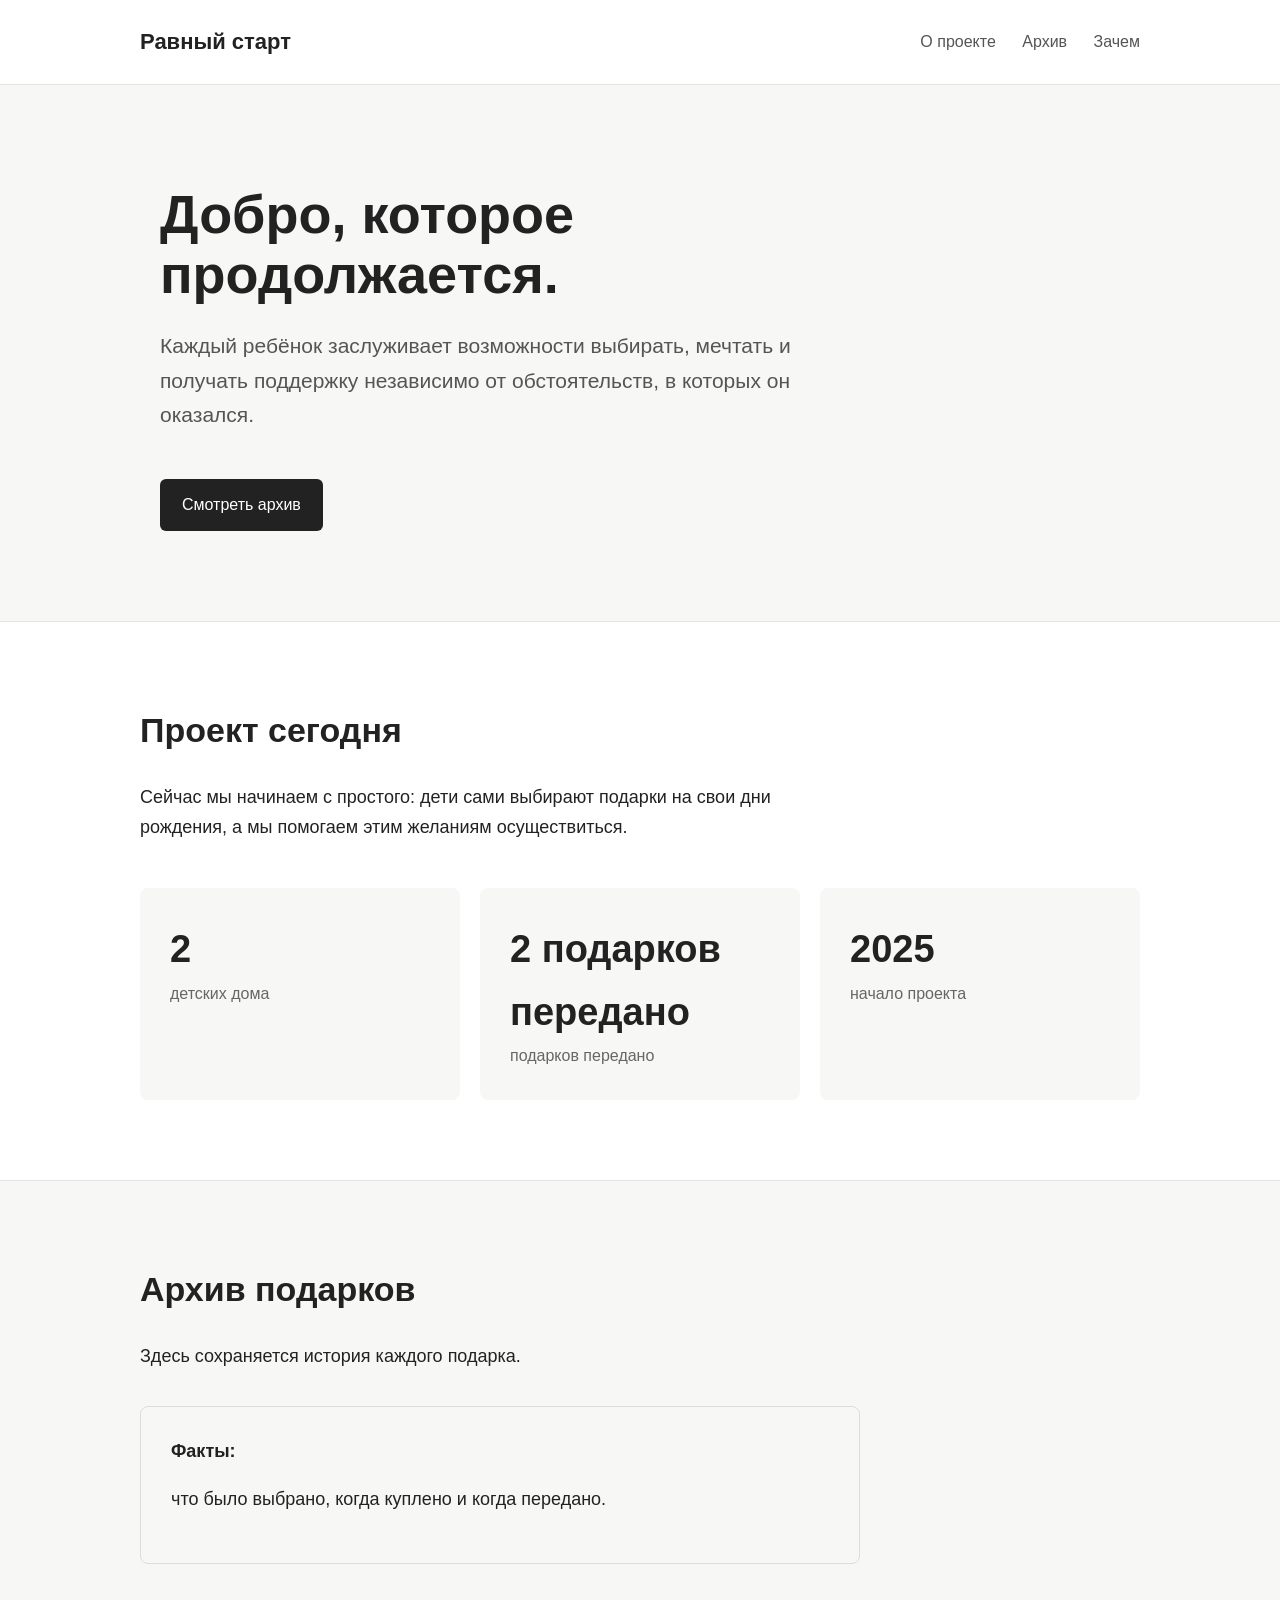
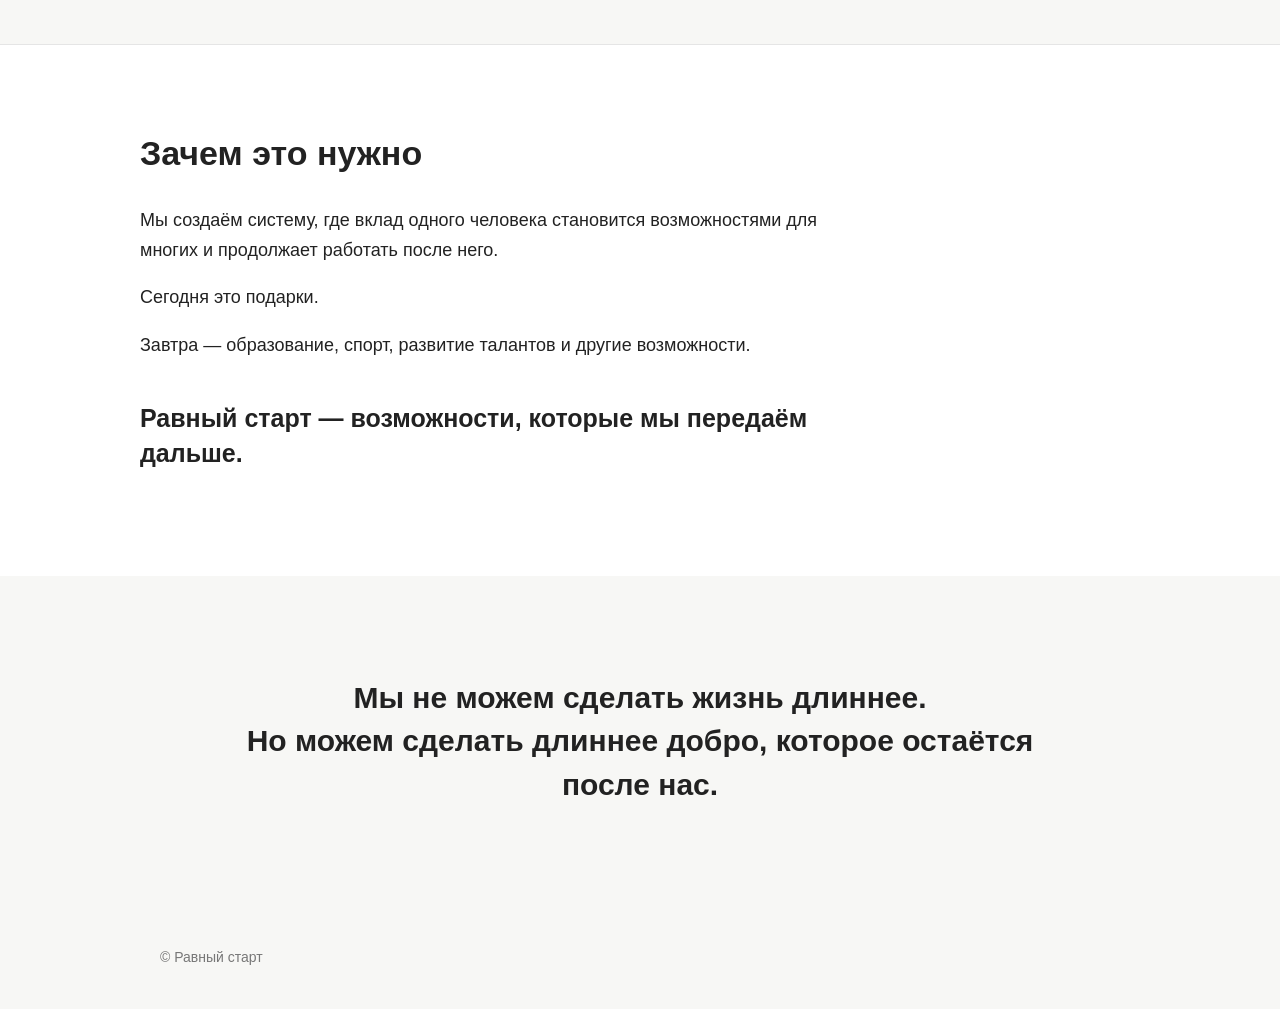
==== index.html @ 6e294c4c "Update index.html" ====
<!DOCTYPE html>
<html lang="ru">
<head>
    <meta charset="UTF-8">
    <meta name="viewport" content="width=device-width, initial-scale=1.0">

    <title>Равный старт</title>

    <style>
        * {
            box-sizing: border-box;
        }

        html {
            scroll-behavior: smooth;
        }

        body {
            margin: 0;
            font-family: Arial, sans-serif;
            color: #222;
            background: #f7f7f5;
            line-height: 1.65;
        }

        header {
            background: white;
            padding: 24px 20px;
            border-bottom: 1px solid #e5e5e5;
        }

        .header-inner {
            max-width: 1000px;
            margin: auto;
            display: flex;
            justify-content: space-between;
            align-items: center;
        }

        .logo {
            font-size: 22px;
            font-weight: bold;
        }

        nav a {
            margin-left: 22px;
            color: #555;
            text-decoration: none;
        }

        nav a:hover {
            color: #000;
        }

        .hero {
            max-width: 1000px;
            margin: auto;
            padding: 100px 20px 90px;
        }

        .hero h1 {
            font-size: 54px;
            line-height: 1.1;
            max-width: 750px;
            margin: 0 0 25px;
        }

        .hero p {
            font-size: 21px;
            max-width: 680px;
            color: #555;
        }

        .button {
            display: inline-block;
            margin-top: 25px;
            padding: 13px 22px;
            background: #222;
            color: white;
            text-decoration: none;
            border-radius: 6px;
        }

        .section {
            background: white;
            padding: 80px 20px;
            border-top: 1px solid #e5e5e5;
        }

        .section.alt {
            background: #f7f7f5;
        }

        .section-inner {
            max-width: 1000px;
            margin: auto;
        }

        .text {
            max-width: 720px;
        }

        h2 {
            font-size: 34px;
            margin-top: 0;
            margin-bottom: 25px;
        }

        p {
            font-size: 18px;
        }

        .stats {
            display: grid;
            grid-template-columns: repeat(3, 1fr);
            gap: 20px;
            margin-top: 45px;
        }

        .stat {
            padding: 30px;
            background: #f7f7f5;
            border-radius: 8px;
        }

        .stat-number {
            font-size: 38px;
            font-weight: bold;
        }

        .stat-text {
            color: #666;
        }

        .archive-box {
            margin-top: 35px;
            padding: 30px;
            border: 1px solid #ddd;
            border-radius: 8px;
            max-width: 720px;
        }

        .archive-box strong {
            font-size: 18px;
        }

        .final-line {
            font-size: 25px;
            line-height: 1.4;
            font-weight: bold;
            margin-top: 40px;
        }

        .quote {
            max-width: 850px;
            margin: auto;
            padding: 100px 20px;
            text-align: center;
            font-size: 30px;
            line-height: 1.45;
            font-weight: bold;
        }

        footer {
            max-width: 1000px;
            margin: auto;
            padding: 40px 20px;
            color: #777;
            font-size: 14px;
        }

        @media (max-width: 700px) {

            .header-inner {
                display: block;
            }

            nav {
                margin-top: 15px;
            }

            nav a {
                margin-left: 0;
                margin-right: 15px;
            }

            .hero {
                padding-top: 70px;
                padding-bottom: 70px;
            }

            .hero h1 {
                font-size: 40px;
            }

            .stats {
                grid-template-columns: 1fr;
            }

            .quote {
                font-size: 25px;
            }
        }
    </style>
</head>

<body>

<header>
    <div class="header-inner">

        <div class="logo">
            Равный старт
        </div>

        <nav>
            <a href="#about">О проекте</a>
            <a href="archive.html">Архив</a>
            <a href="#why">Зачем</a>
        </nav>

    </div>
</header>


<section class="hero">

    <h1>
        Добро, которое продолжается.
    </h1>

    <p>
        Каждый ребёнок заслуживает возможности выбирать,
        мечтать и получать поддержку независимо от обстоятельств,
        в которых он оказался.
    </p>

    <a class="button" href="archive.html">
        Смотреть архив
    </a>

</section>


<section class="section" id="about">

    <div class="section-inner">

        <div class="text">

           <h2>Проект сегодня</h2>

            <p>
                Сейчас мы начинаем с простого:
                дети сами выбирают подарки на свои дни рождения,
                а мы помогаем этим желаниям осуществиться.
            </p>

        </div>


        <div class="stats">

            <div class="stat">
                <div class="stat-number">2</div>
                <div class="stat-text">детских дома</div>
            </div>

            <div class="stat">
                <div class="stat-number"><span id="gift-count">30+</span> <span id="gift-word">подарков</span> передано</div>
                <div class="stat-text">подарков передано</div>
            </div>

            <div class="stat">
                <div class="stat-number">2025</div>
                <div class="stat-text">начало проекта</div>
            </div>

        </div>

    </div>

</section>


<section class="section alt" id="archive">

    <div class="section-inner">

        <div class="text">

            <h2>Архив подарков</h2>

            <p>
                Здесь сохраняется история каждого подарка.
            </p>

            <div class="archive-box">

                <strong>Факты:</strong>

                <p>
                    что было выбрано, когда куплено
                    и когда передано.
                </p>

            </div>

        </div>

    </div>

</section>


<section class="section" id="why">

    <div class="section-inner">

        <div class="text">

            <h2>Зачем это нужно</h2>

            <p>
                Мы создаём систему, где вклад одного человека
                становится возможностями для многих
                и продолжает работать после него.
            </p>

            <p>
                Сегодня это подарки.
            </p>

            <p>
                Завтра — образование, спорт,
                развитие талантов и другие возможности.
            </p>

            <p class="final-line">
                Равный старт — возможности,
                которые мы передаём дальше.
            </p>

        </div>

    </div>

</section>


<div class="quote">

    Мы не можем сделать жизнь длиннее.<br>
    Но можем сделать длиннее добро,
    которое остаётся после нас.

</div>


<footer>
    © Равный старт
</footer>

<script>
    fetch("gifts.json")
        .then(response => response.json())
        .then(gifts => {
            document.getElementById("gift-count").textContent = gifts.length;
        })
        .catch(error => {
            console.error("Не удалось загрузить количество подарков");
        });
</script>
    
</body>
</html>
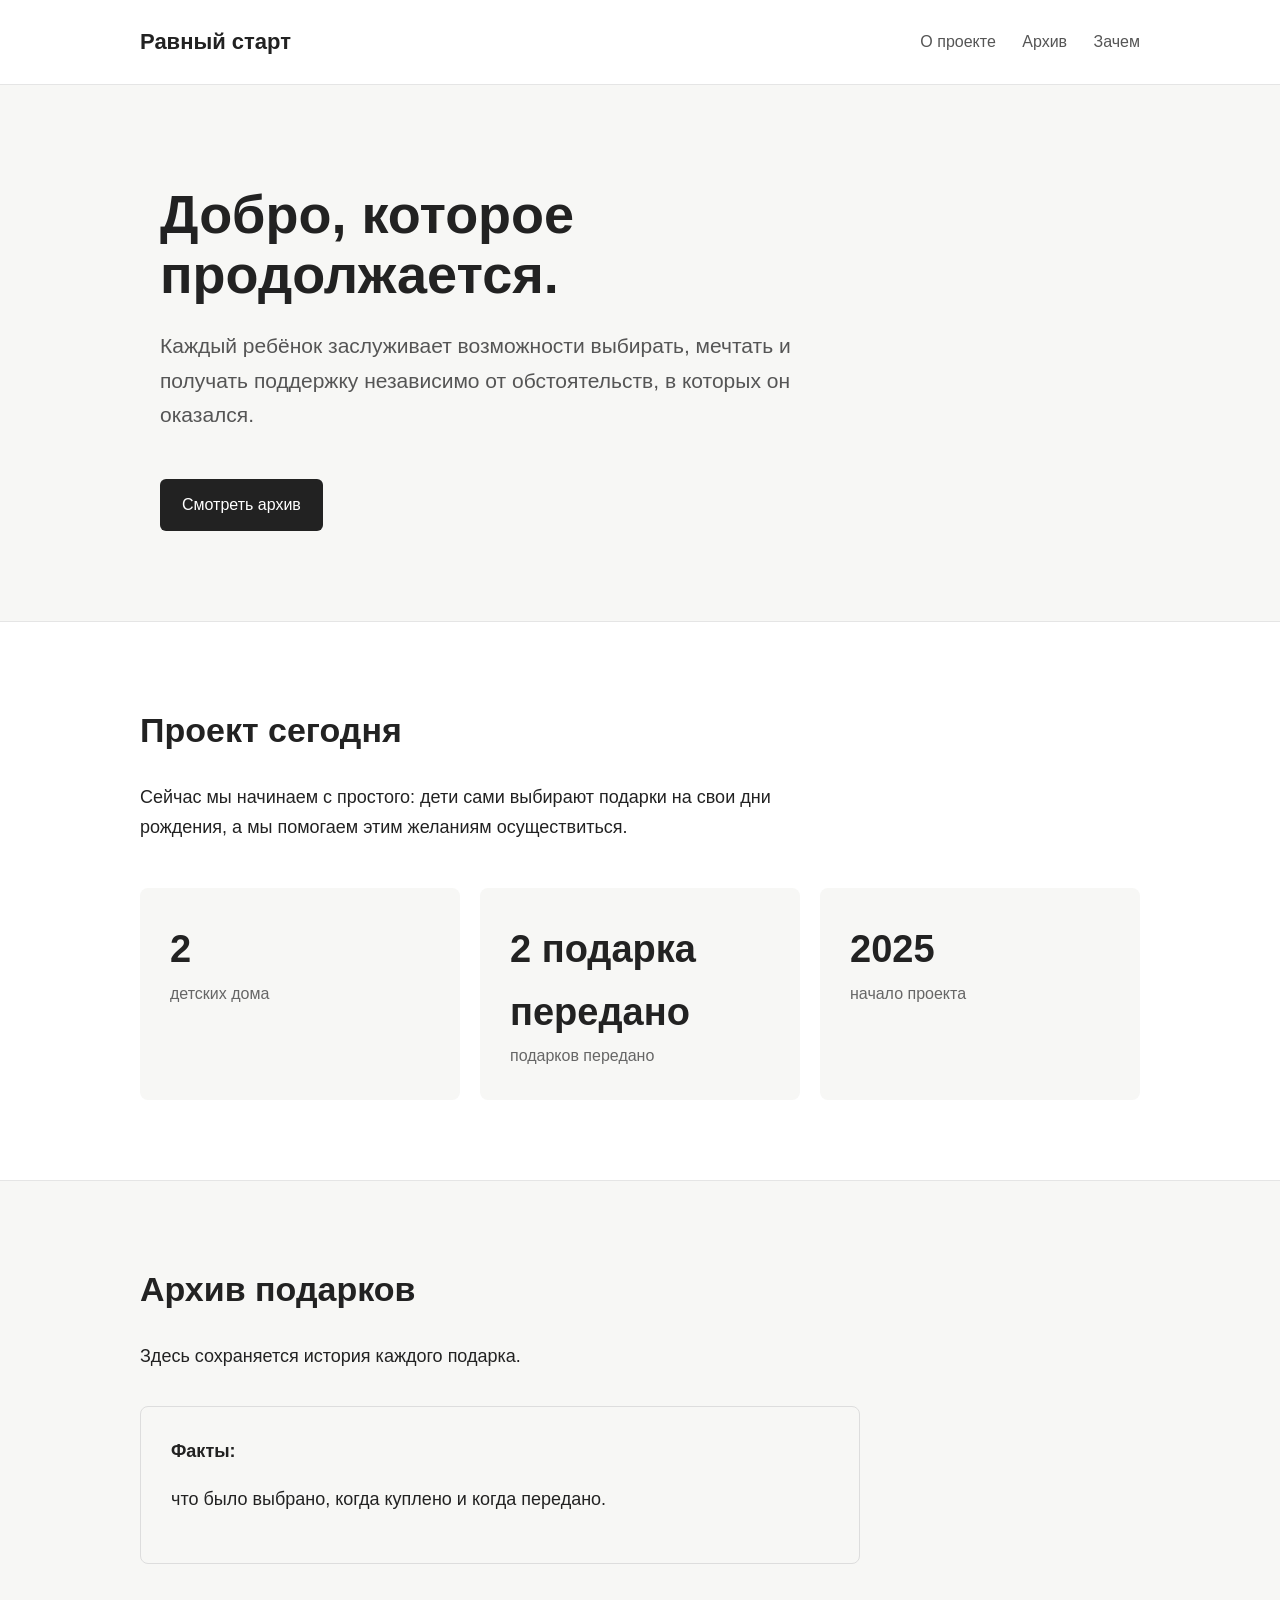
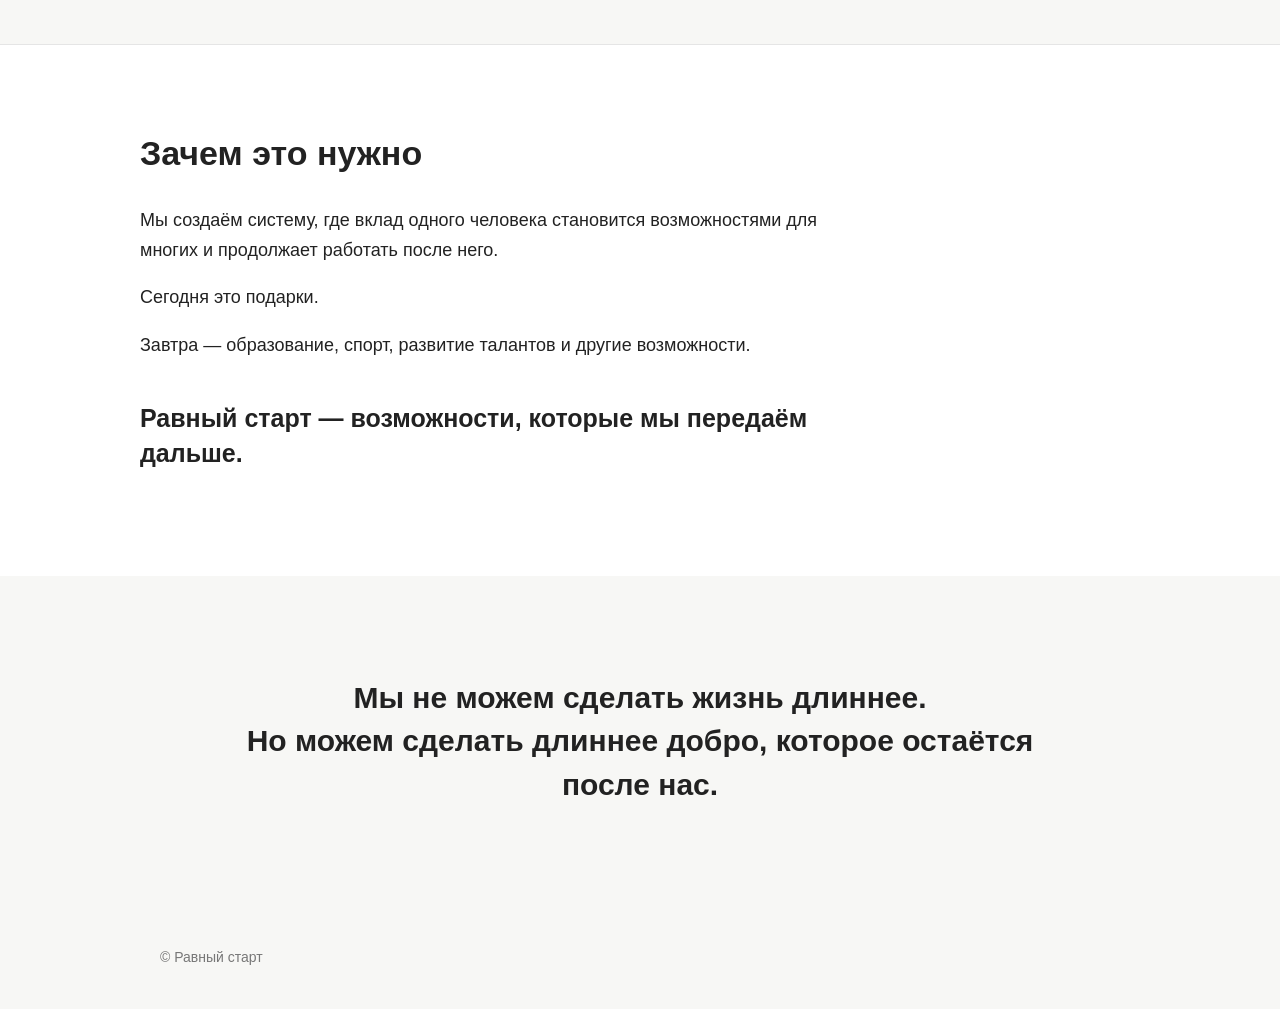
==== commit 547e5b76: "Update index.html" ====
--- a/index.html
+++ b/index.html
@@ -365,7 +365,23 @@
     fetch("gifts.json")
         .then(response => response.json())
         .then(gifts => {
-            document.getElementById("gift-count").textContent = gifts.length;
+            const count = gifts.length;
+
+document.getElementById("gift-count").textContent = count;
+
+let word = "подарков";
+
+if (count % 10 === 1 && count % 100 !== 11) {
+    word = "подарок";
+} else if (
+    count % 10 >= 2 &&
+    count % 10 <= 4 &&
+    !(count % 100 >= 12 && count % 100 <= 14)
+) {
+    word = "подарка";
+}
+
+document.getElementById("gift-word").textContent = word;
         })
         .catch(error => {
             console.error("Не удалось загрузить количество подарков");
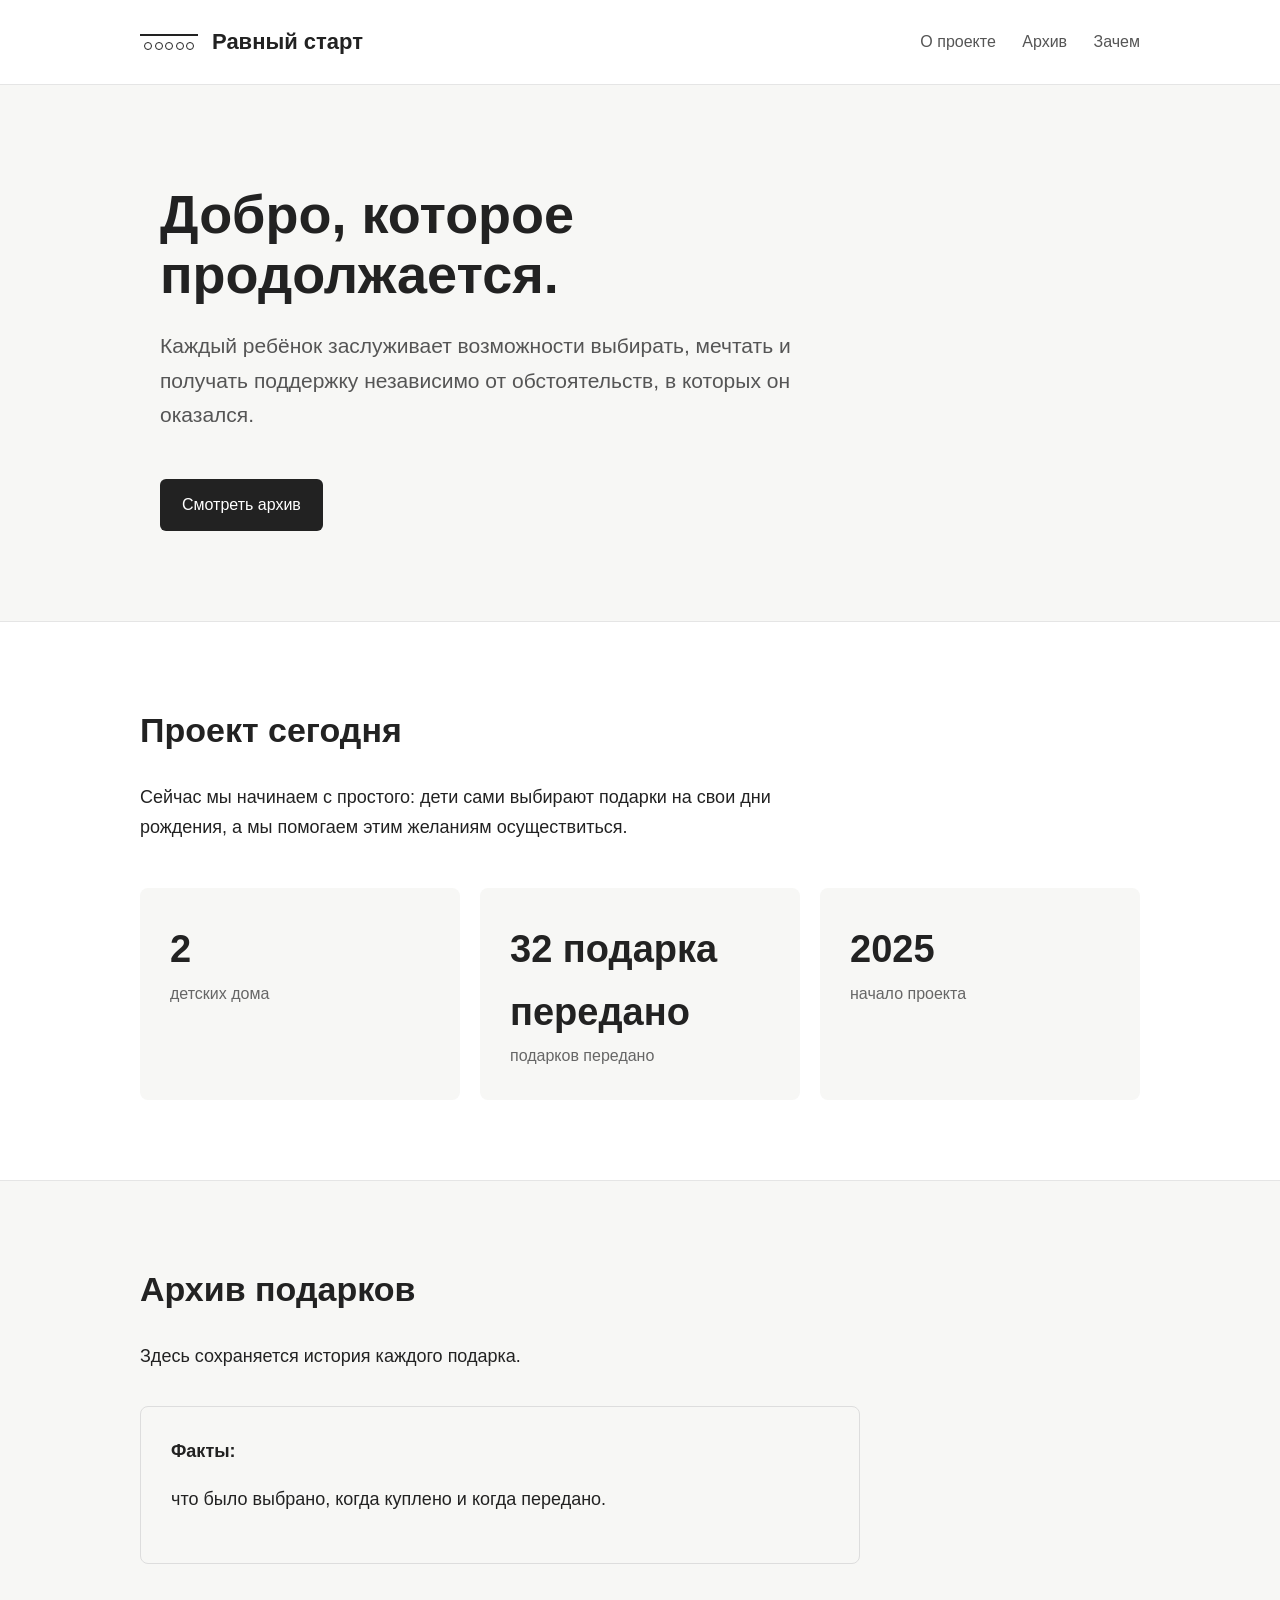
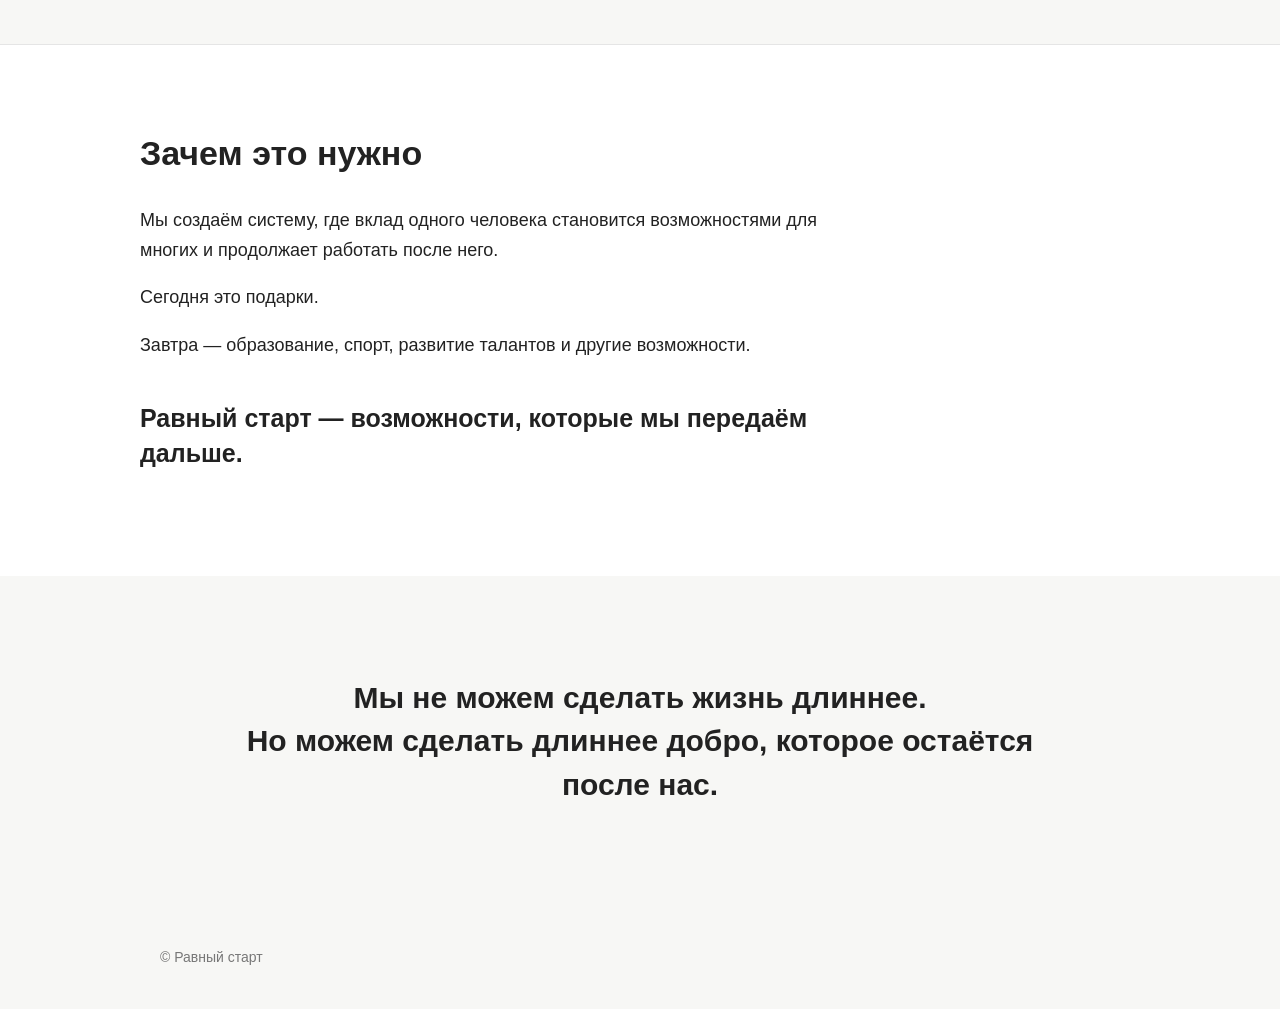
==== commit a44cb54c: "Update index.html" ====
--- a/index.html
+++ b/index.html
@@ -38,9 +38,36 @@
         }
 
         .logo {
-            font-size: 22px;
-            font-weight: bold;
-        }
+    display: flex;
+    align-items: center;
+    gap: 14px;
+    font-size: 22px;
+    font-weight: bold;
+}
+
+.equal-symbol {
+    width: 58px;
+}
+
+.start-line {
+    width: 58px;
+    height: 2px;
+    background: #222;
+    margin-bottom: 6px;
+}
+
+.start-circles {
+    display: flex;
+    justify-content: space-between;
+    padding: 0 4px;
+}
+
+.start-circles span {
+    width: 8px;
+    height: 8px;
+    border: 1.5px solid #222;
+    border-radius: 50%;
+}
 
         nav a {
             margin-left: 22px;
@@ -209,9 +236,20 @@
 <header>
     <div class="header-inner">
 
-        <div class="logo">
-            Равный старт
+           <div class="logo">
+    <div class="equal-symbol">
+        <div class="start-line"></div>
+        <div class="start-circles">
+            <span></span>
+            <span></span>
+            <span></span>
+            <span></span>
+            <span></span>
         </div>
+    </div>
+
+    <span>Равный старт</span>
+</div>
 
         <nav>
             <a href="#about">О проекте</a>
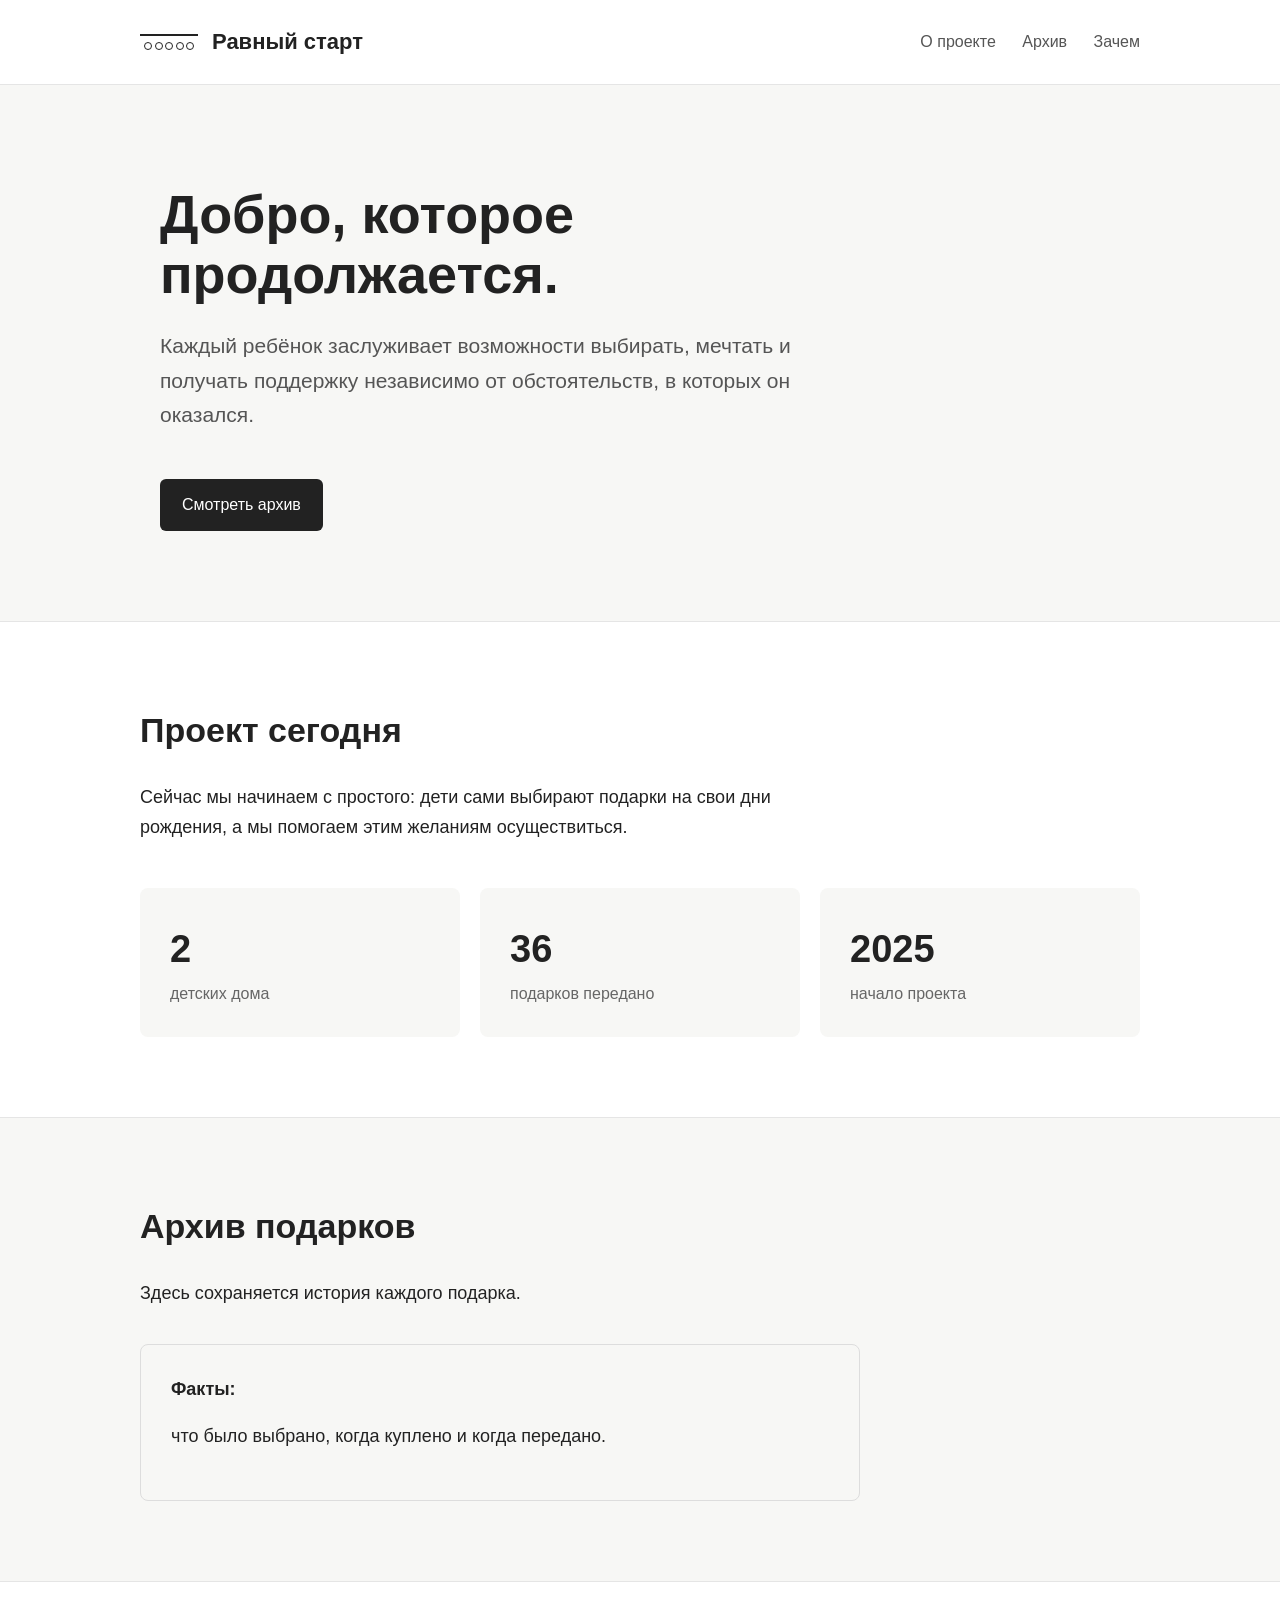
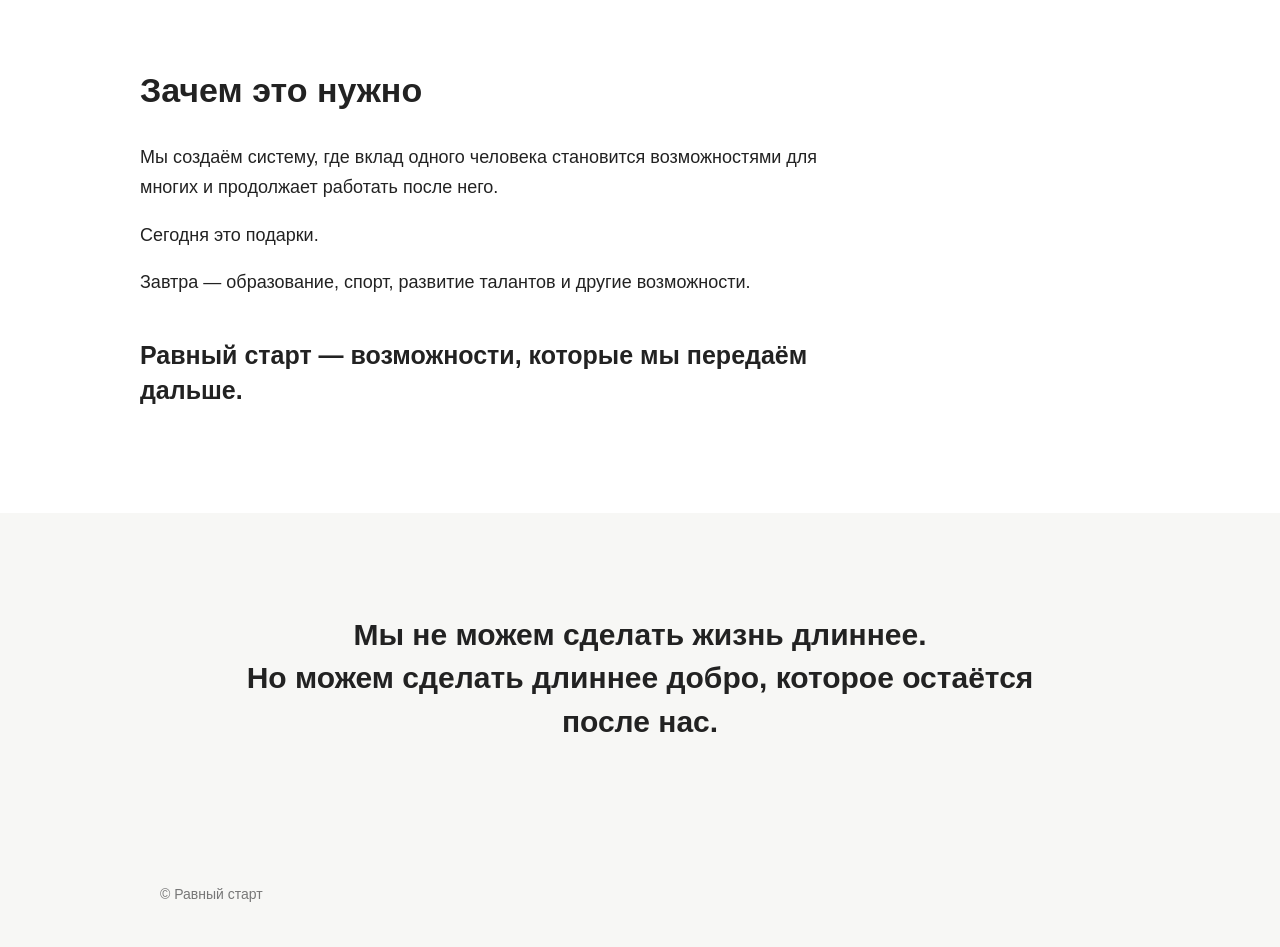
==== commit 2af9a79e: "Update index.html" ====
--- a/index.html
+++ b/index.html
@@ -305,8 +305,8 @@
             </div>
 
             <div class="stat">
-                <div class="stat-number"><span id="gift-count">30+</span> <span id="gift-word">подарков</span> передано</div>
-                <div class="stat-text">подарков передано</div>
+               <div class="stat-number"><span id="gift-count">30+</span></div>
+               <div class="stat-text">подарков передано</div>
             </div>
 
             <div class="stat">
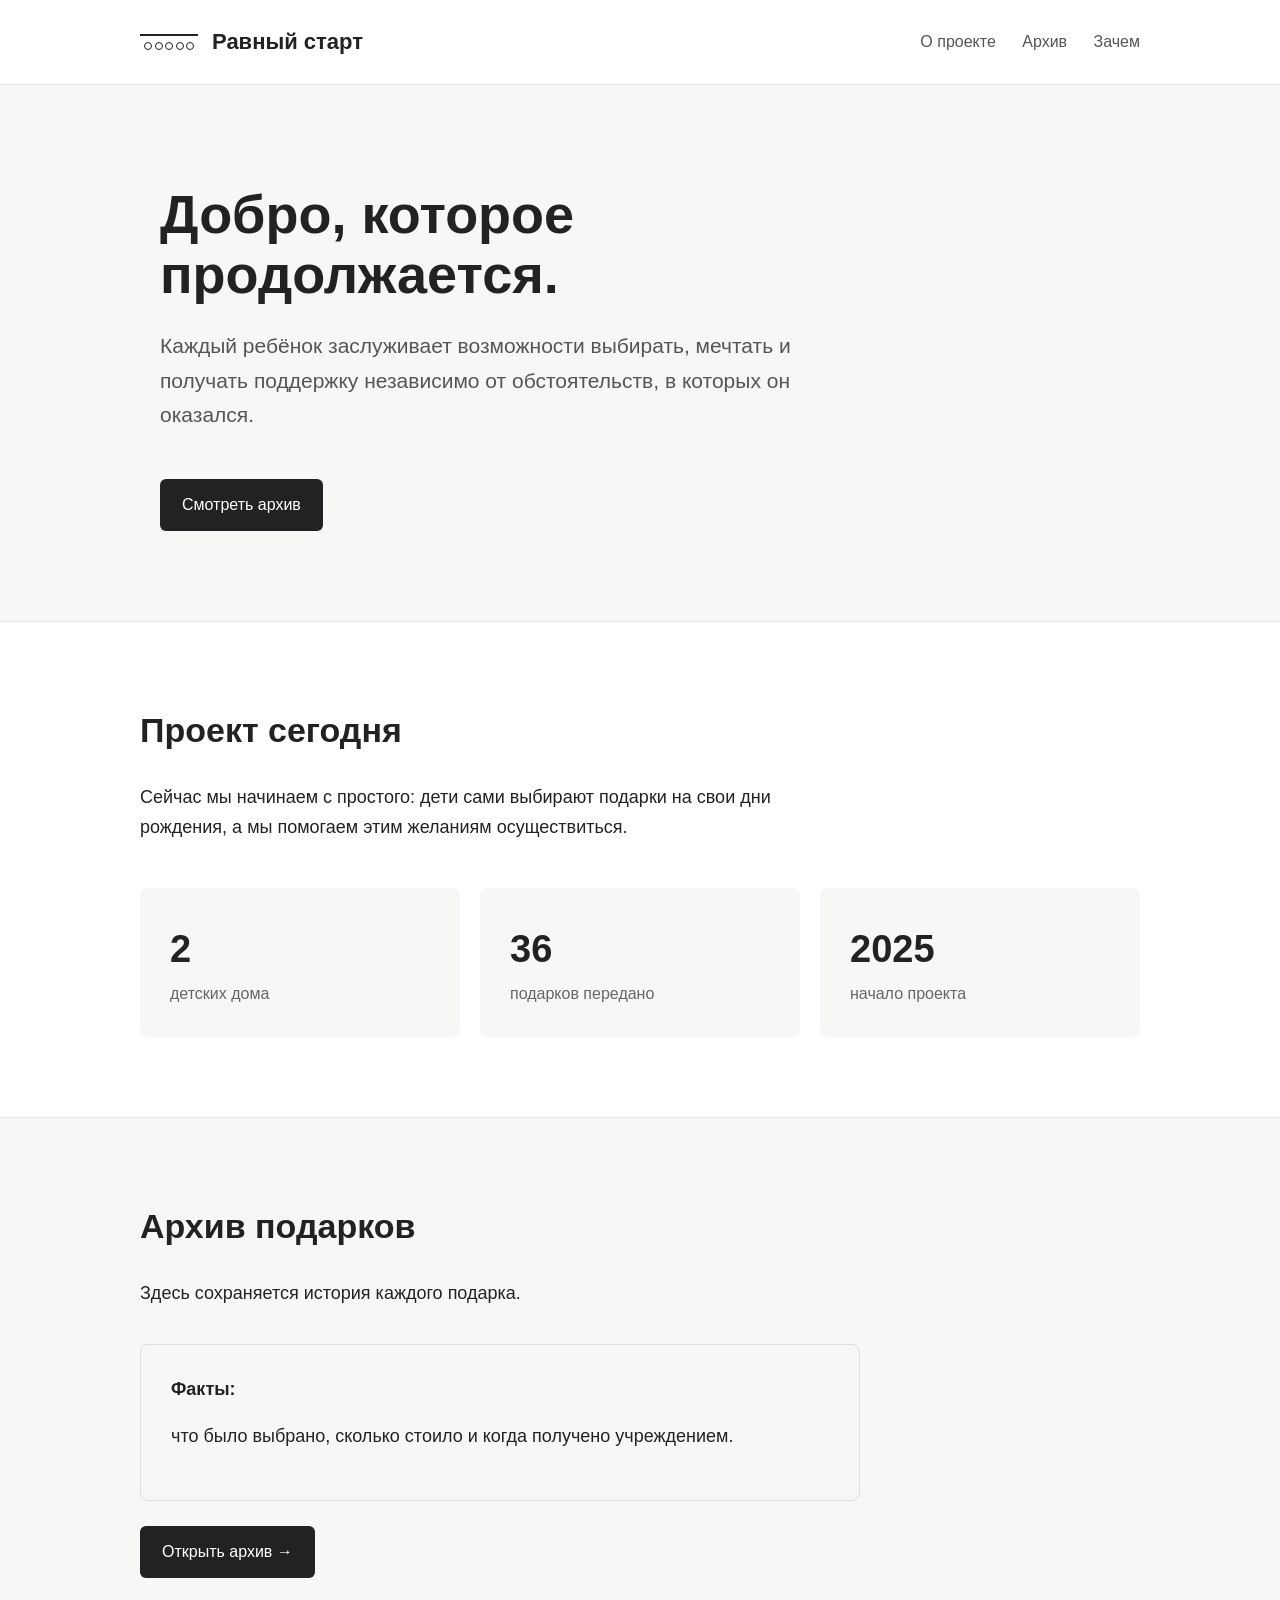
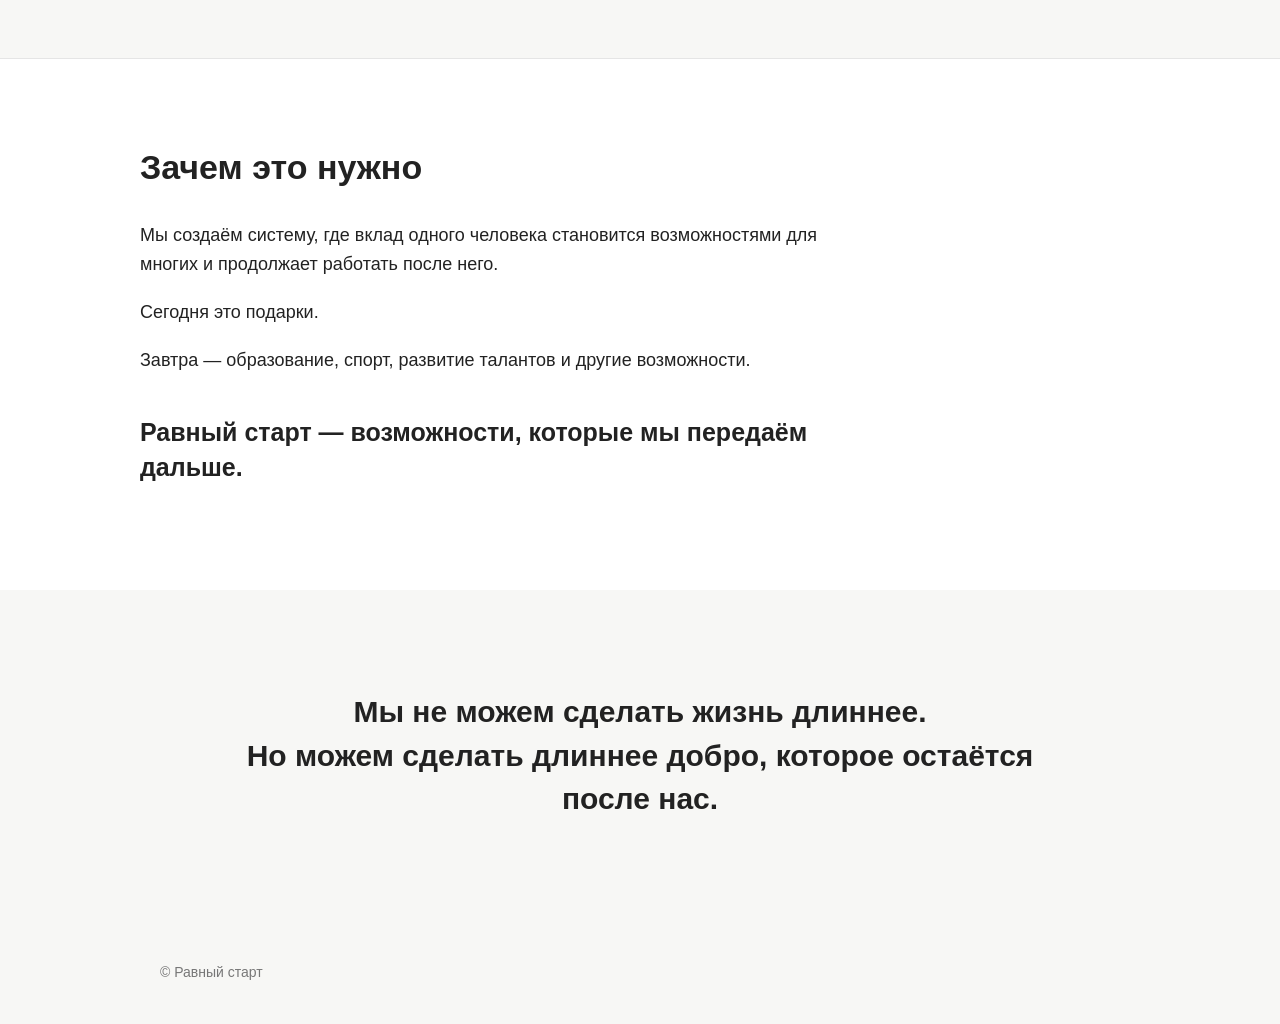
==== commit 75c71094: "Update index.html" ====
--- a/index.html
+++ b/index.html
@@ -333,20 +333,24 @@
                 Здесь сохраняется история каждого подарка.
             </p>
 
-            <div class="archive-box">
-
-                <strong>Факты:</strong>
-
-                <p>
-                    что было выбрано, когда куплено
-                    и когда передано.
-                </p>
-
-            </div>
-
-        </div>
-
-    </div>
+ <div class="archive-box">
+
+    <strong>Факты:</strong>
+
+    <p>
+        что было выбрано, сколько стоило
+        и когда получено учреждением.
+    </p>
+
+</div>
+
+<a class="button" href="archive.html">
+    Открыть архив →
+</a>
+
+</div>
+
+</div>
 
 </section>
 
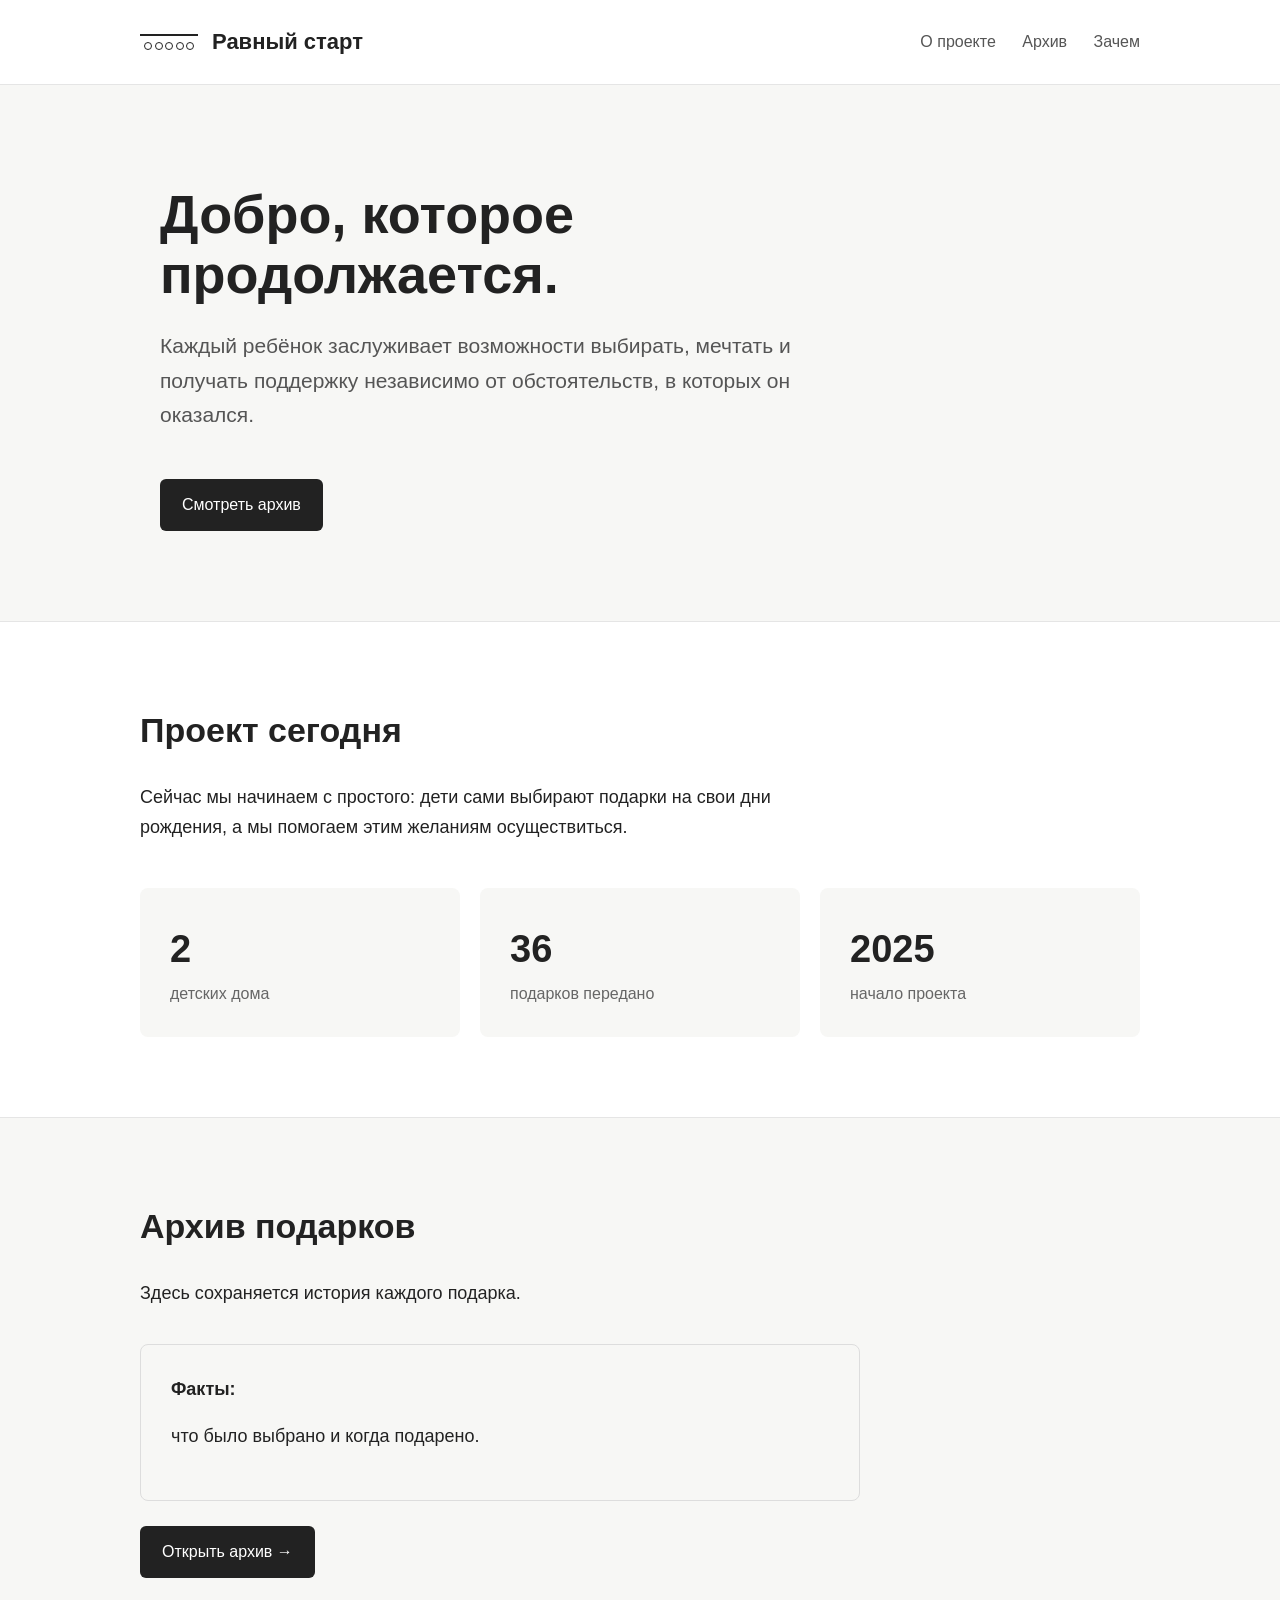
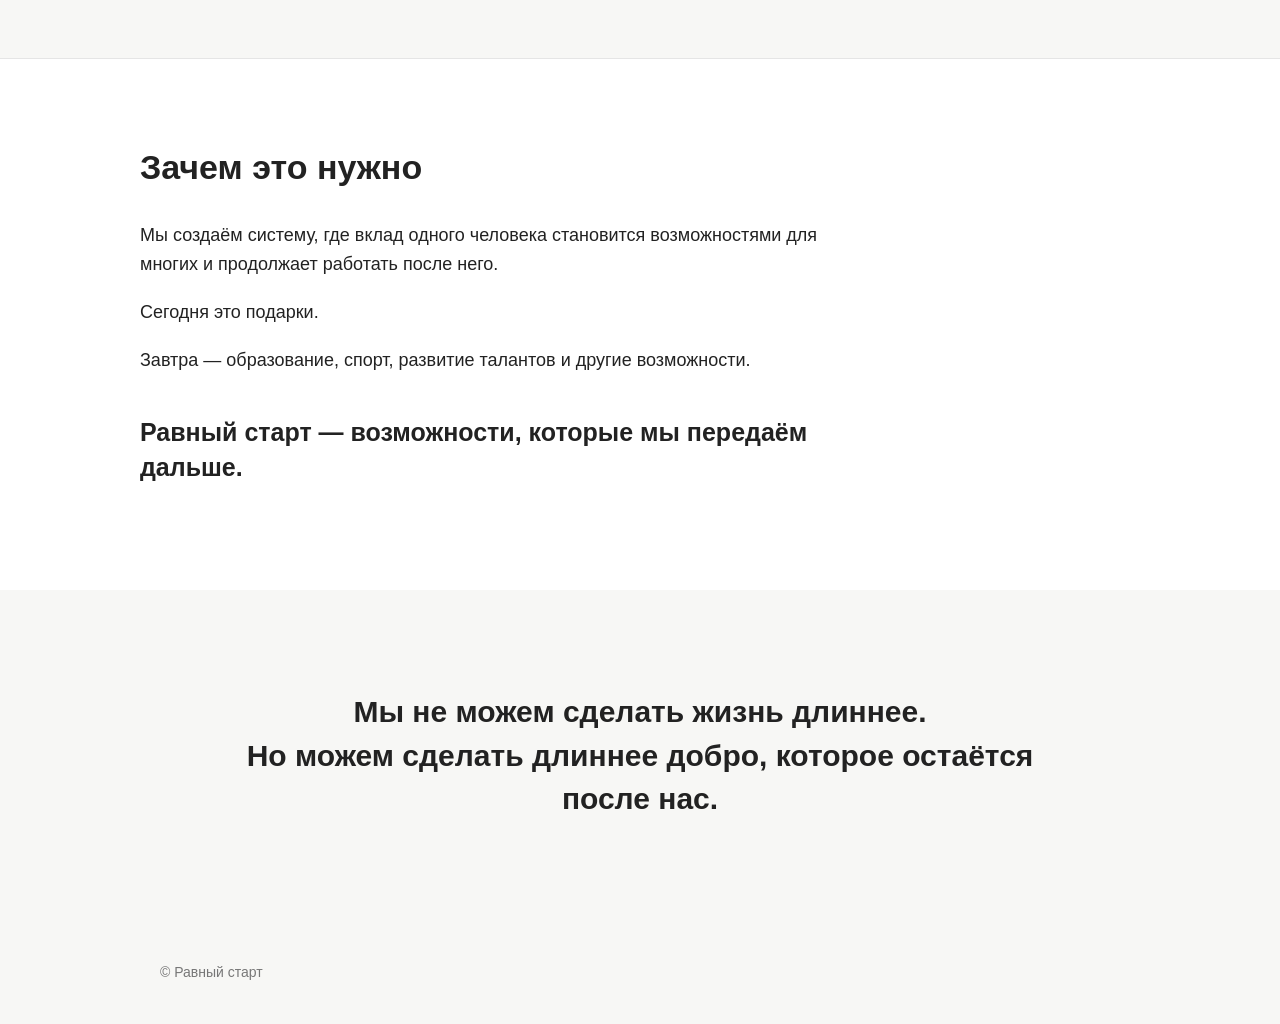
==== commit 4737e99d: "Update index.html" ====
--- a/index.html
+++ b/index.html
@@ -338,8 +338,8 @@
     <strong>Факты:</strong>
 
     <p>
-        что было выбрано, сколько стоило
-        и когда получено учреждением.
+        что было выбрано
+        и когда подарено.
     </p>
 
 </div>
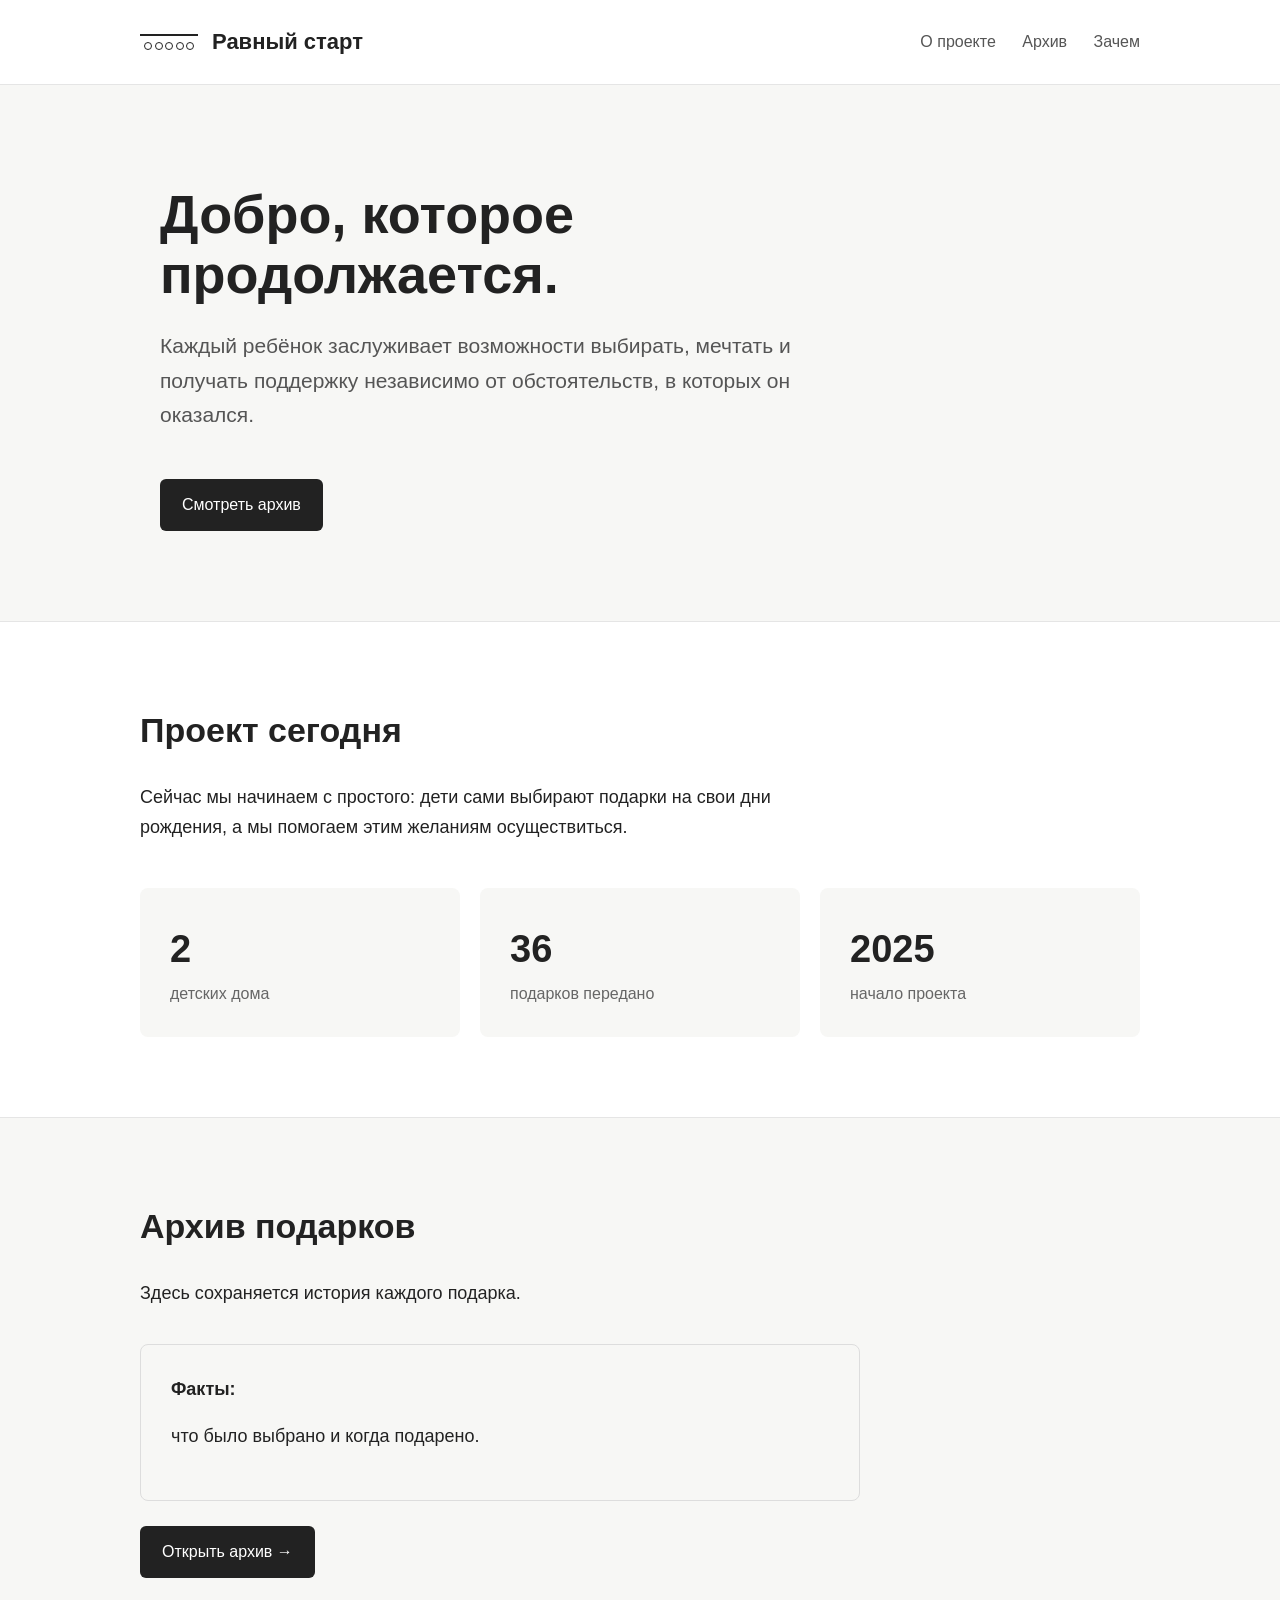
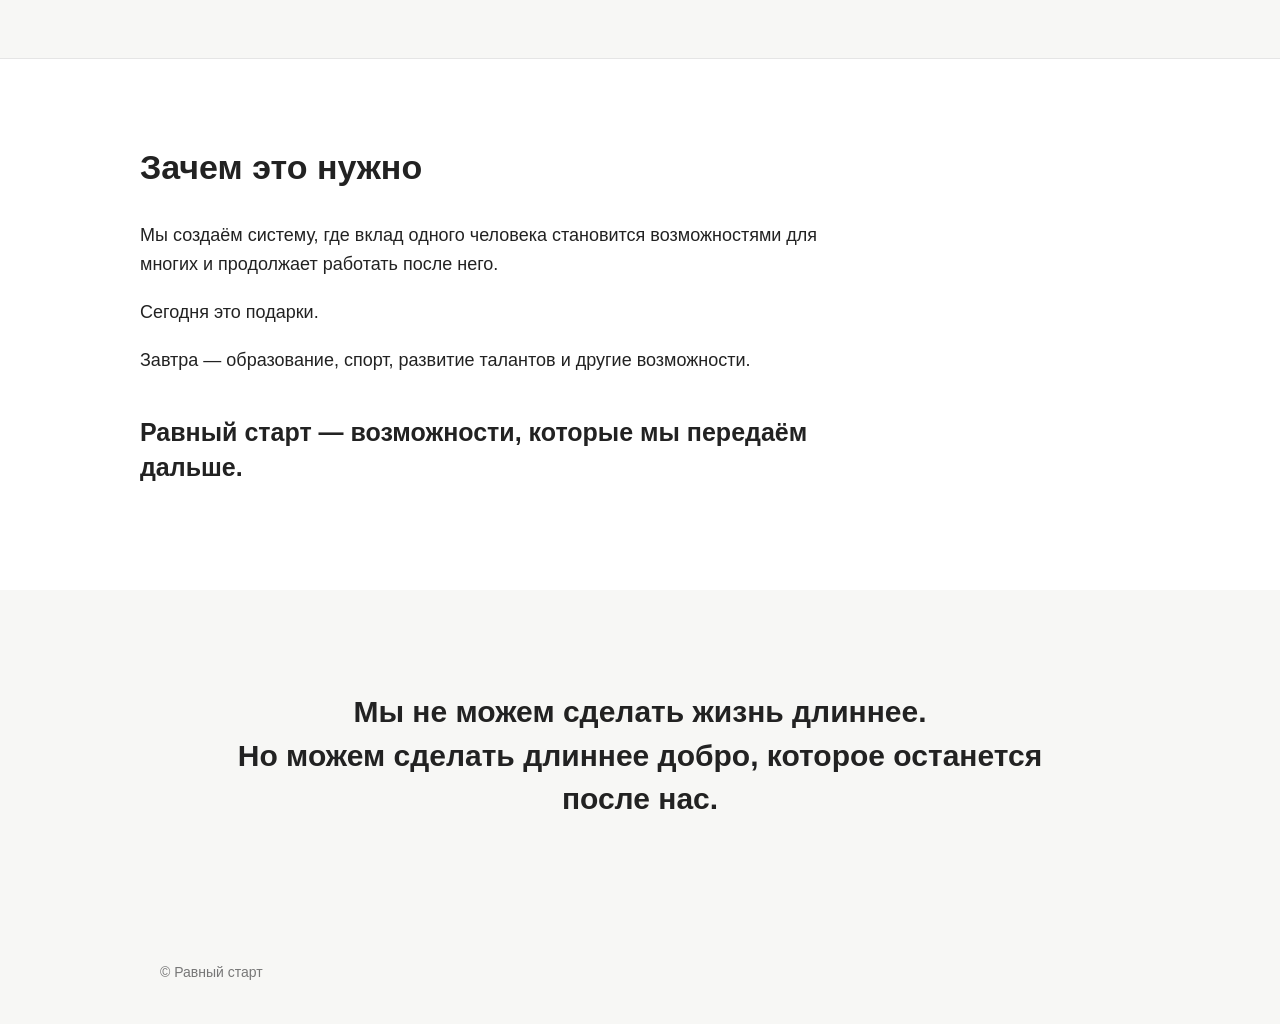
==== commit f931dfd6: "Update index.html" ====
--- a/index.html
+++ b/index.html
@@ -394,7 +394,7 @@
 
     Мы не можем сделать жизнь длиннее.<br>
     Но можем сделать длиннее добро,
-    которое остаётся после нас.
+    которое останется после нас.
 
 </div>
 
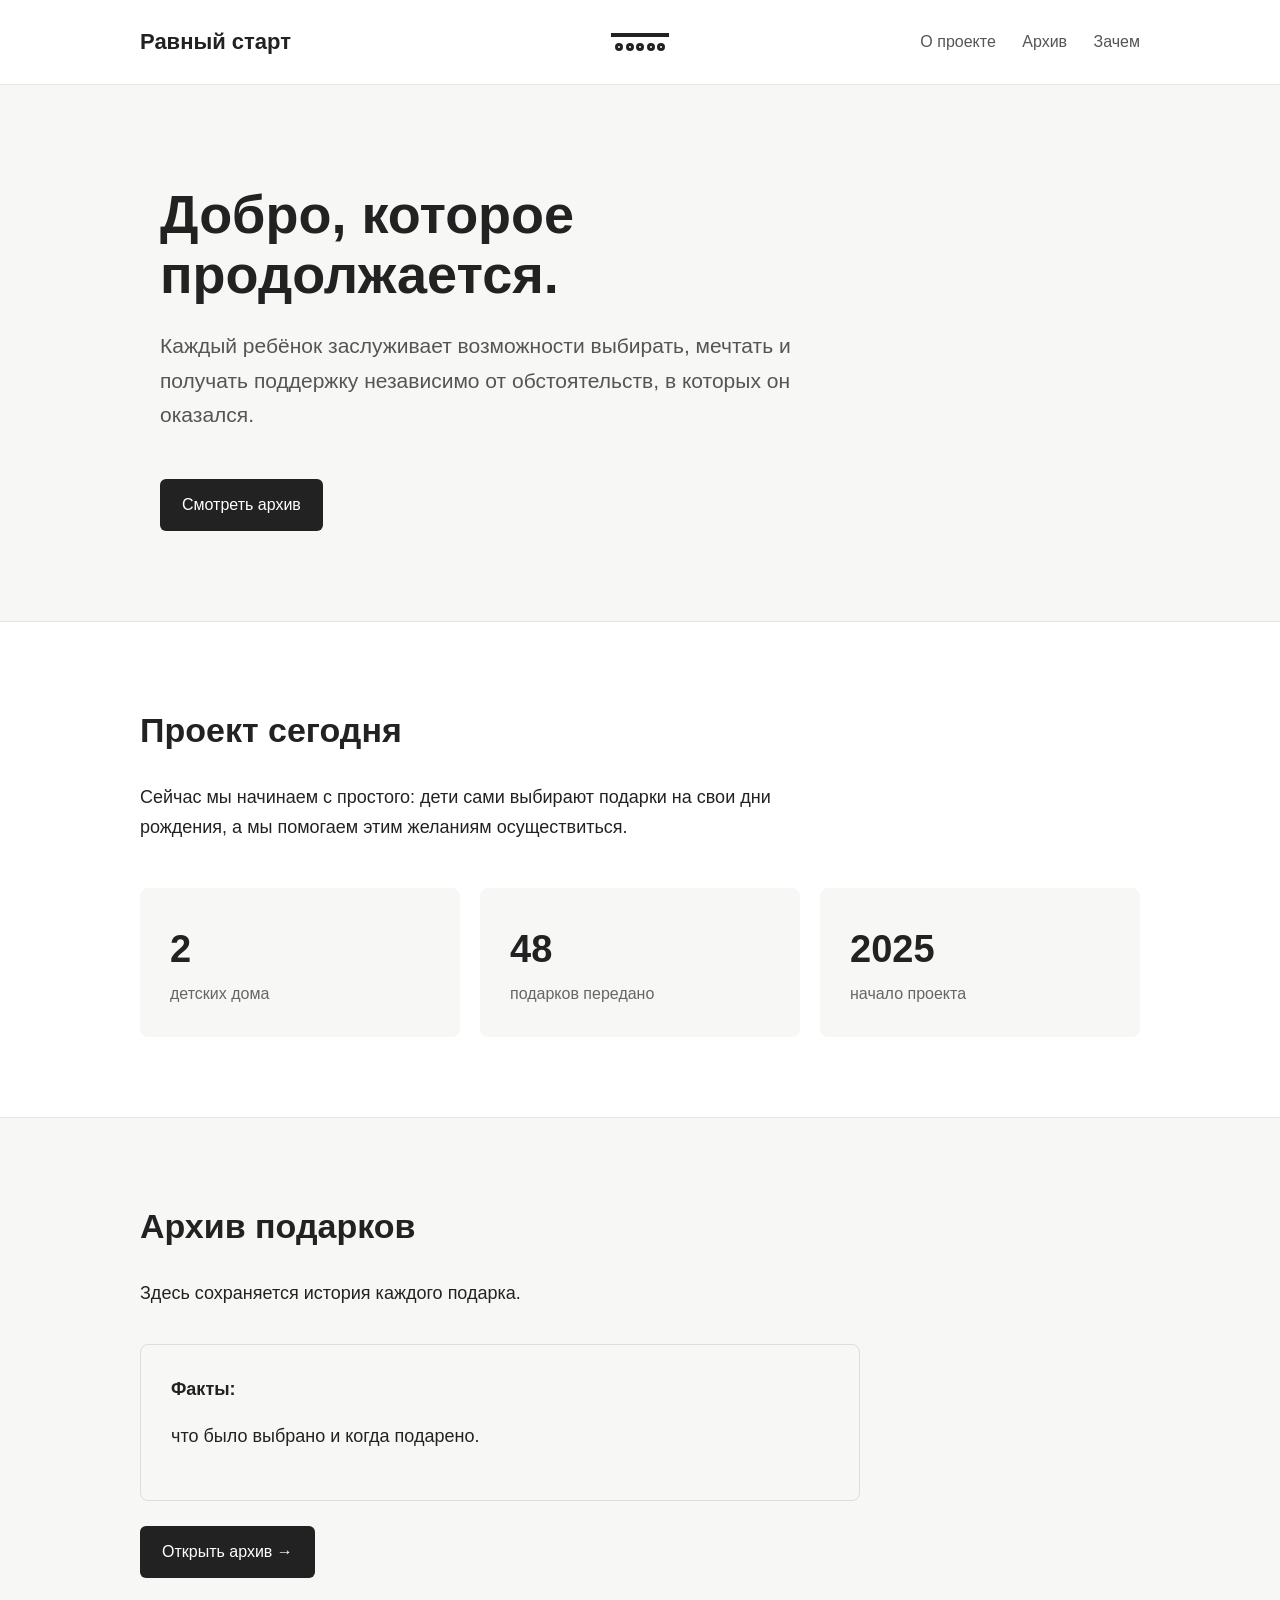
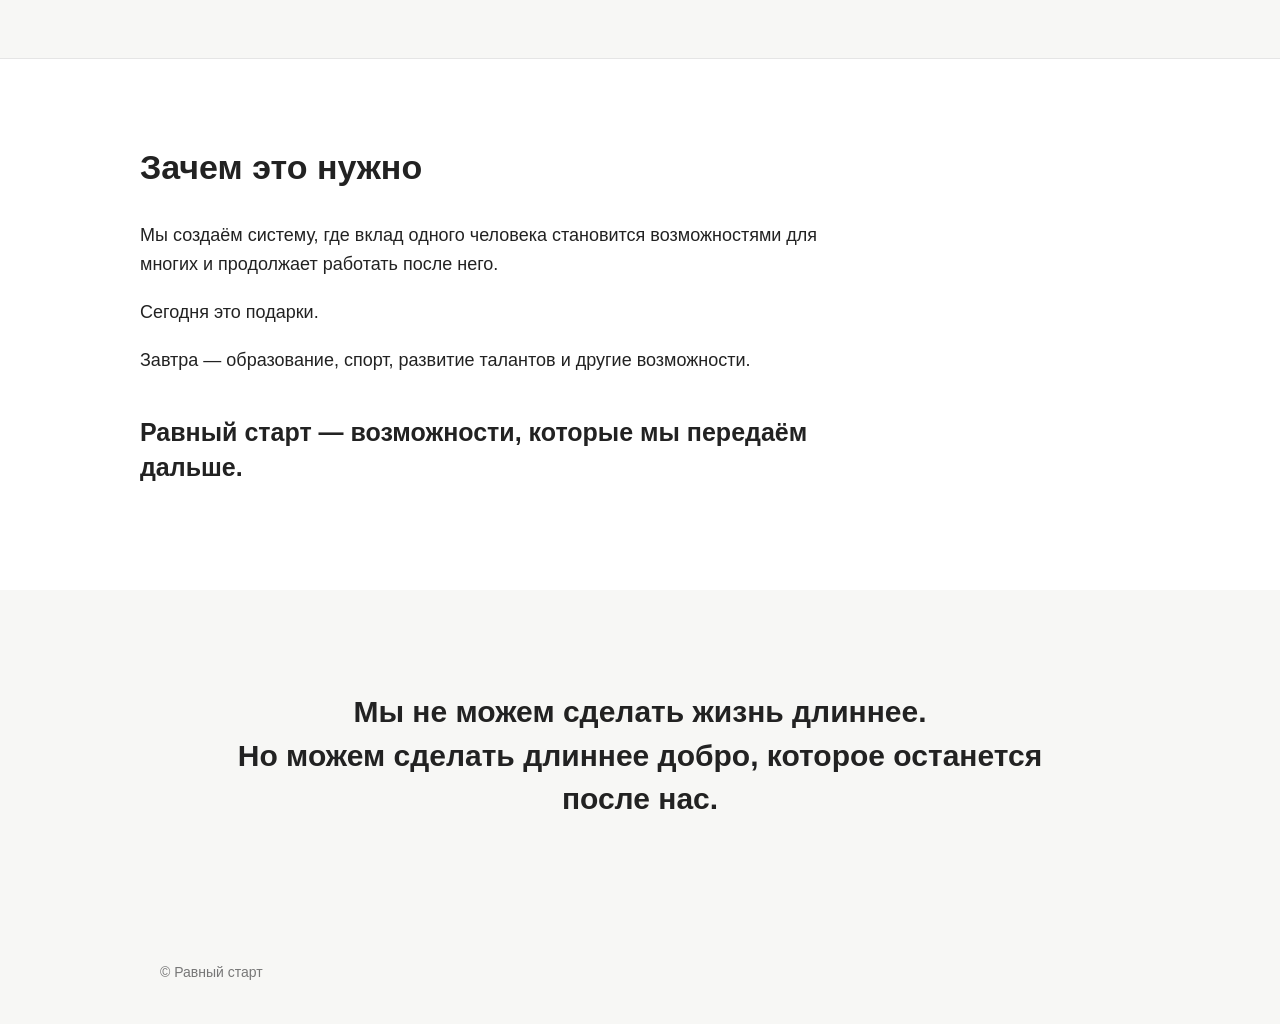
==== commit 1d921e87: "Center and strengthen homepage emblem" ====
--- a/index.html
+++ b/index.html
@@ -32,8 +32,8 @@
         .header-inner {
             max-width: 1000px;
             margin: auto;
-            display: flex;
-            justify-content: space-between;
+            display: grid;
+            grid-template-columns: minmax(0, 1fr) auto minmax(0, 1fr);
             align-items: center;
         }
 
@@ -51,7 +51,7 @@
 
 .start-line {
     width: 58px;
-    height: 2px;
+    height: 4px;
     background: #222;
     margin-bottom: 6px;
 }
@@ -65,9 +65,13 @@
 .start-circles span {
     width: 8px;
     height: 8px;
-    border: 1.5px solid #222;
+    border: 3px solid #222;
     border-radius: 50%;
 }
+
+        nav {
+            justify-self: end;
+        }
 
         nav a {
             margin-left: 22px;
@@ -198,11 +202,9 @@
 
         @media (max-width: 700px) {
 
-            .header-inner {
-                display: block;
-            }
-
             nav {
+                grid-column: 1 / -1;
+                justify-self: start;
                 margin-top: 15px;
             }
 
@@ -236,20 +238,17 @@
 <header>
     <div class="header-inner">
 
-           <div class="logo">
-    <div class="equal-symbol">
-        <div class="start-line"></div>
-        <div class="start-circles">
-            <span></span>
-            <span></span>
-            <span></span>
-            <span></span>
-            <span></span>
+        <div class="logo">Равный старт</div>
+        <div class="equal-symbol" aria-hidden="true">
+            <div class="start-line"></div>
+            <div class="start-circles">
+                <span></span>
+                <span></span>
+                <span></span>
+                <span></span>
+                <span></span>
+            </div>
         </div>
-    </div>
-
-    <span>Равный старт</span>
-</div>
 
         <nav>
             <a href="#about">О проекте</a>
